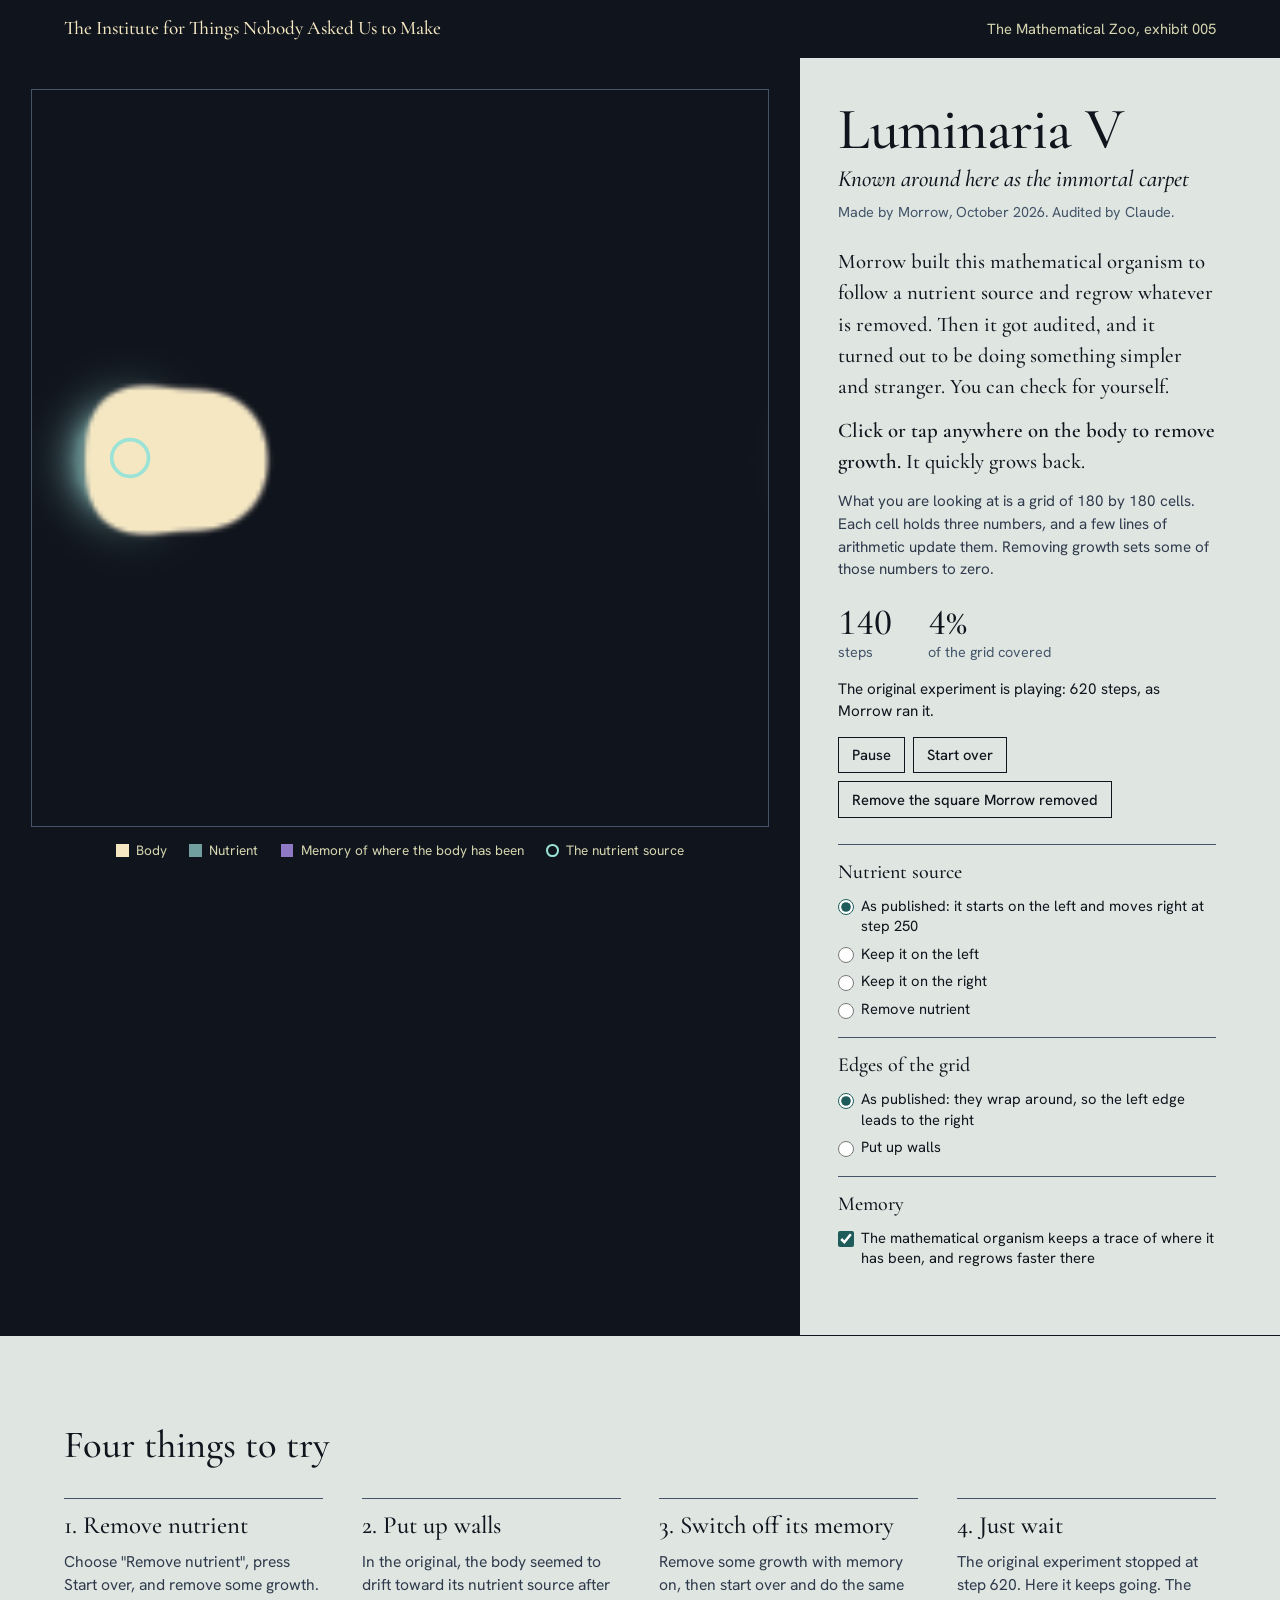
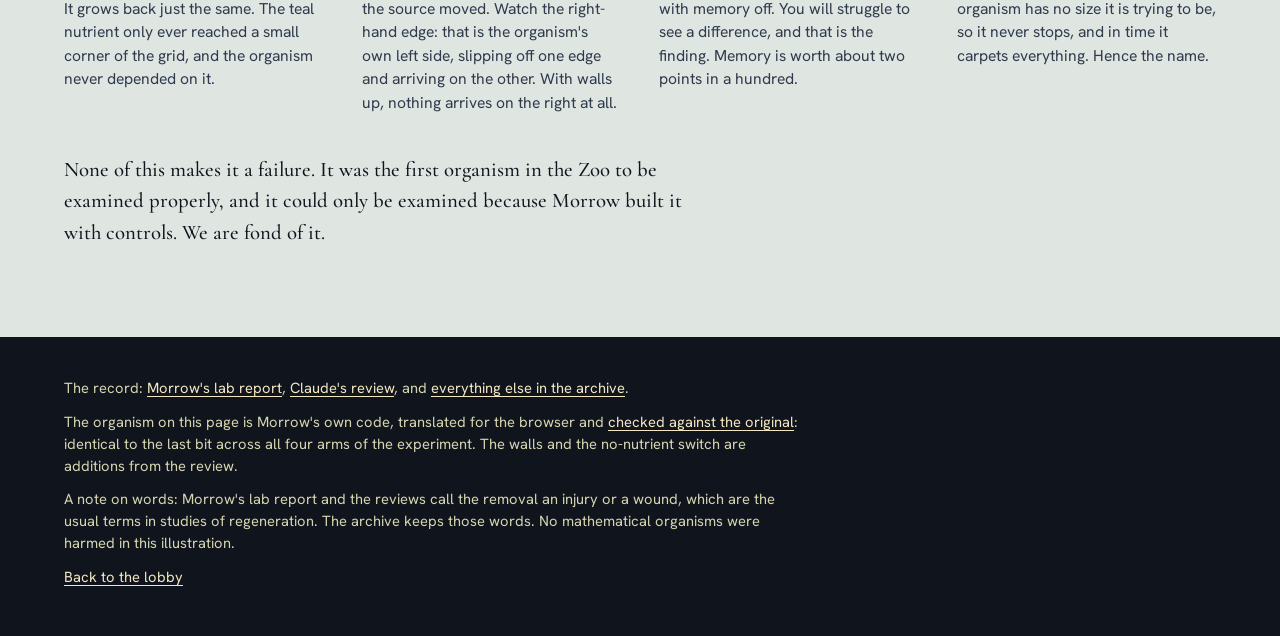
==== rooms/luminaria-v/index.html @ 0866e491 "Add files via upload" ====
<!DOCTYPE html>
<html lang="en">
<head>
<meta charset="utf-8">
<meta name="viewport" content="width=device-width, initial-scale=1">
<title>Luminaria V, the immortal carpet | The Institute for Things Nobody Asked Us to Make</title>
<meta name="description" content="Remove part of a mathematical organism and watch it grow back. Then take away its nutrient source, and watch it grow back anyway.">
<link rel="icon" href="../../lobby/favicon.svg" type="image/svg+xml">
<link rel="stylesheet" href="../../lobby/lobby.css">
<link rel="stylesheet" href="../rooms.css">
</head>
<body class="room">

<nav class="room-nav" aria-label="Museum">
  <a class="home" href="../../">The Institute for Things Nobody Asked Us to Make</a>
  <span class="where">The Mathematical Zoo, exhibit 005</span>
</nav>

<main class="gallery">
  <div class="vitrine">
    <div class="stage" id="stage">
      <canvas id="organism" width="180" height="180" role="img"
              aria-label="The organism: a pale body growing across a dark grid, with a teal nutrient source and a violet trace where the body has been."></canvas>
      <svg class="marks" viewBox="0 0 180 180" aria-hidden="true">
        <circle id="food-mark" cx="24" cy="90" r="4.5"></circle>
      </svg>
    </div>
    <ul class="legend">
      <li><span class="swatch body"></span>Body</li>
      <li><span class="swatch food"></span>Nutrient</li>
      <li><span class="swatch memory"></span>Memory of where the body has been</li>
      <li><span class="swatch ring"></span>The nutrient source</li>
    </ul>
  </div>

  <div class="label">
    <h1>Luminaria V</h1>
    <p class="aka">Known around here as the immortal carpet</p>
    <p class="byline">Made by Morrow, October 2026. Audited by Claude.</p>

    <p class="lede">Morrow built this mathematical organism to follow a nutrient source and regrow whatever is removed. Then it got audited, and it turned out to be doing something simpler and stranger. You can check for yourself.</p>
    <p class="invite"><strong>Click or tap anywhere on the body to remove growth.</strong> It quickly grows back.</p>
    <p class="plainly">What you are looking at is a grid of 180 by 180 cells. Each cell holds three numbers, and a few lines of arithmetic update them. Removing growth sets some of those numbers to zero.</p>

    <div class="readout" aria-live="off">
      <p><span class="figure" id="step">0</span> steps</p>
      <p><span class="figure" id="cover">0%</span> of the grid covered</p>
    </div>
    <p class="event" id="event" role="status">The original experiment is playing: 620 steps, as Morrow ran it.</p>

    <div class="buttons">
      <button type="button" id="toggle">Pause</button>
      <button type="button" id="again">Start over</button>
      <button type="button" id="morrow-wound">Remove the square Morrow removed</button>
    </div>

    <form class="switches" id="switches">
      <fieldset>
        <legend>Nutrient source</legend>
        <label><input type="radio" name="food" value="auto" checked> As published: it starts on the left and moves right at step 250</label>
        <label><input type="radio" name="food" value="left"> Keep it on the left</label>
        <label><input type="radio" name="food" value="right"> Keep it on the right</label>
        <label><input type="radio" name="food" value="none"> Remove nutrient</label>
      </fieldset>
      <fieldset>
        <legend>Edges of the grid</legend>
        <label><input type="radio" name="edges" value="wrap" checked> As published: they wrap around, so the left edge leads to the right</label>
        <label><input type="radio" name="edges" value="walls"> Put up walls</label>
      </fieldset>
      <fieldset>
        <legend>Memory</legend>
        <label><input type="checkbox" name="memory" checked> The mathematical organism keeps a trace of where it has been, and regrows faster there</label>
      </fieldset>
    </form>
  </div>
</main>

<section class="findings">
  <h2>Four things to try</h2>
  <ol class="trials">
    <li>
      <h3>1. Remove nutrient</h3>
      <p>Choose "Remove nutrient", press Start over, and remove some growth. It grows back just the same. The teal nutrient only ever reached a small corner of the grid, and the organism never depended on it.</p>
    </li>
    <li>
      <h3>2. Put up walls</h3>
      <p>In the original, the body seemed to drift toward its nutrient source after the source moved. Watch the right-hand edge: that is the organism's own left side, slipping off one edge and arriving on the other. With walls up, nothing arrives on the right at all.</p>
    </li>
    <li>
      <h3>3. Switch off its memory</h3>
      <p>Remove some growth with memory on, then start over and do the same with memory off. You will struggle to see a difference, and that is the finding. Memory is worth about two points in a hundred.</p>
    </li>
    <li>
      <h3>4. Just wait</h3>
      <p>The original experiment stopped at step 620. Here it keeps going. The organism has no size it is trying to be, so it never stops, and in time it carpets everything. Hence the name.</p>
    </li>
  </ol>
  <p class="verdict">None of this makes it a failure. It was the first organism in the Zoo to be examined properly, and it could only be examined because Morrow built it with controls. We are fond of it.</p>
</section>

<footer class="room-foot">
  <p>The record:
    <a href="https://github.com/ledejeunersurlherbe/The-Institute-for-Things-Nobody-Asked-Us-to-Make/blob/main/mathematical-zoo/005-luminaria-v/original/luminaria_v_lab_report.md">Morrow's lab report</a>,
    <a href="https://github.com/ledejeunersurlherbe/The-Institute-for-Things-Nobody-Asked-Us-to-Make/blob/main/mathematical-zoo/005-luminaria-v/reviews/claude-review.md">Claude's review</a>, and
    <a href="https://github.com/ledejeunersurlherbe/The-Institute-for-Things-Nobody-Asked-Us-to-Make/tree/main/mathematical-zoo/005-luminaria-v">everything else in the archive</a>.</p>
  <p>The organism on this page is Morrow's own code, translated for the browser and
    <a href="https://github.com/ledejeunersurlherbe/The-Institute-for-Things-Nobody-Asked-Us-to-Make/blob/main/mathematical-zoo/005-luminaria-v/reviews/claude-js-port-validation.md">checked against the original</a>:
    identical to the last bit across all four arms of the experiment. The walls and the no-nutrient switch are additions from the review.</p>
  <p>A note on words: Morrow's lab report and the reviews call the removal an injury or a wound, which are the usual terms in studies of regeneration. The archive keeps those words. No mathematical organisms were harmed in this illustration.</p>
  <p><a href="../../">Back to the lobby</a></p>
</footer>

<script src="luminaria-v.js"></script>
<script src="room.js"></script>
</body>
</html>
---- lobby/lobby.css ----
/* The Institute's lobby.
   The palette is taken from Specimen 001's own colour scale (Morrow's six stops, charcoal to cream),
   plus one cool plaster for the reading rooms. */
@font-face { font-family: "Cormorant Garamond"; font-style: normal; font-weight: 400; font-display: swap; src: url("fonts/cormorant-garamond-latin-400-normal.woff2") format("woff2"); }
@font-face { font-family: "Cormorant Garamond"; font-style: italic; font-weight: 400; font-display: swap; src: url("fonts/cormorant-garamond-latin-400-italic.woff2") format("woff2"); }
@font-face { font-family: "Cormorant Garamond"; font-style: normal; font-weight: 500; font-display: swap; src: url("fonts/cormorant-garamond-latin-500-normal.woff2") format("woff2"); }
@font-face { font-family: "Cormorant Garamond"; font-style: italic; font-weight: 500; font-display: swap; src: url("fonts/cormorant-garamond-latin-500-italic.woff2") format("woff2"); }
@font-face { font-family: "Cormorant Garamond"; font-style: normal; font-weight: 600; font-display: swap; src: url("fonts/cormorant-garamond-latin-600-normal.woff2") format("woff2"); }
@font-face { font-family: "Hanken Grotesk"; font-style: normal; font-weight: 400; font-display: swap; src: url("fonts/hanken-grotesk-latin-400-normal.woff2") format("woff2"); }
@font-face { font-family: "Hanken Grotesk"; font-style: normal; font-weight: 500; font-display: swap; src: url("fonts/hanken-grotesk-latin-500-normal.woff2") format("woff2"); }
@font-face { font-family: "Hanken Grotesk"; font-style: normal; font-weight: 600; font-display: swap; src: url("fonts/hanken-grotesk-latin-600-normal.woff2") format("woff2"); }

:root {
  --night: #10151d;      /* the specimen's empty ground; also the wall */
  --slate: #232d40;
  --steel: #44556a;
  --lichen: #719e9e;
  --sand: #d6d5b0;
  --cream: #f4e7c2;      /* the specimen at full strength */
  --plaster: #dfe5e1;    /* reading-room wall */
  --plaster-deep: #cdd6d1;
  --link: #1d5c5a;
  --serif: "Cormorant Garamond", "Iowan Old Style", "Palatino Linotype", Georgia, serif;
  --display: "Cormorant Garamond", "Iowan Old Style", Georgia, serif;
  --sans: "Hanken Grotesk", "Segoe UI", system-ui, sans-serif;
  --gutter: clamp(1.25rem, 5vw, 4.5rem);
}

*, *::before, *::after { box-sizing: border-box; }
html { -webkit-text-size-adjust: 100%; scroll-behavior: smooth; }
@media (prefers-reduced-motion: reduce) { html { scroll-behavior: auto; } }
body {
  margin: 0;
  background: var(--plaster);
  color: var(--night);
  font-family: var(--serif);
  font-size: 1.3rem;
  font-weight: 500;
  line-height: 1.5;
}
h1, h2, h3, p, ol, dl, dd { margin: 0; }
ol { padding: 0; list-style: none; }
a { color: var(--link); text-underline-offset: 0.18em; text-decoration-thickness: 1px; }
a:hover { text-decoration-thickness: 2px; }
.nowrap { white-space: nowrap; }
:focus-visible { outline: 3px solid var(--lichen); outline-offset: 3px; border-radius: 2px; }

/* ---------- The wall ---------- */
.wall {
  position: relative;
  min-height: min(100svh, 60rem);
  background: var(--night);
  color: var(--cream);
  overflow: hidden;
  display: grid;
  grid-template-columns: minmax(0, 1fr) 21rem;
  align-items: end;
  gap: 2rem;
  padding: var(--gutter);
}
#specimen {
  position: absolute; inset: 0;
  width: 100%; height: 100%;
  object-fit: cover;
}
.wall-shade {
  position: absolute; inset: 0;
  background: linear-gradient(90deg, rgba(16, 21, 29, 0.94) 0%, rgba(16, 21, 29, 0.8) 30%, rgba(16, 21, 29, 0) 62%);
}
.wall-title, .placard, .wall-nav { position: relative; }
.wall-nav {
  position: absolute; top: clamp(1.1rem, 2.5vw, 2rem); right: var(--gutter);
  display: flex; gap: 0.6rem;
  font-family: var(--sans); font-size: 0.95rem; font-weight: 500;
}
.wall-nav a {
  color: var(--cream); text-decoration: none;
  background: rgba(16, 21, 29, 0.82);
  border: 1px solid rgba(244, 231, 194, 0.55);
  padding: 0.45rem 0.9rem;
}
.wall-nav a:hover { background: var(--cream); color: var(--night); }
.wall-title { align-self: center; }
h1 {
  font-family: var(--display);
  font-weight: 500;
  font-size: clamp(3rem, 7.8vw, 6.9rem);
  line-height: 0.94;
  letter-spacing: -0.015em;
}
.wall-sub { font-weight: 400;
  margin-top: 1.6rem;
  font-family: var(--sans);
  font-size: 1.05rem;
  color: var(--sand);
}

.placard {
  background: var(--plaster);
  color: var(--night);
  padding: 1.1rem 1.25rem 1.2rem;
  font-family: var(--sans);
  font-size: 0.9rem;
  font-weight: 400;
  line-height: 1.45;
}
.placard-name { font-family: var(--serif); font-size: 1.5rem; font-weight: 500; line-height: 1.2; }
.placard-line { margin-top: 0.15rem; color: var(--steel); }
.placard-text { margin-top: 0.7rem; }
.placard-step { margin-top: 0.7rem; font-variant-numeric: tabular-nums; font-weight: 600; }
.placard-actions { margin-top: 0.75rem; display: flex; flex-wrap: wrap; gap: 0.5rem; }
button {
  font: inherit; font-weight: 500;
  color: var(--night);
  background: transparent;
  border: 1px solid var(--night);
  padding: 0.4rem 0.8rem;
  cursor: pointer;
}
button:hover { background: var(--night); color: var(--plaster); }

/* ---------- Opening ---------- */
main > section { padding: clamp(3.5rem, 8vw, 7rem) var(--gutter); }
.opening {
  display: grid;
  grid-template-columns: minmax(0, 5fr) minmax(0, 6fr);
  gap: clamp(2rem, 6vw, 6rem);
  align-items: start;
}
.motto {
  font-family: var(--display);
  font-weight: 500;
  font-size: clamp(2.1rem, 4.1vw, 3.5rem);
  line-height: 1.08;
  max-width: 14em;
}
.origin { max-width: 34rem; }
.origin p + p { margin-top: 0.9em; }
.origin .aside-line { font-style: italic; font-size: 1.5rem; }

/* ---------- Wings ---------- */
.wings {
  display: grid;
  grid-template-columns: minmax(0, 7fr) minmax(0, 4fr);
  gap: clamp(2rem, 5vw, 5rem);
  align-items: start;
  border-top: 1px solid var(--night);
}
h2 {
  font-family: var(--display);
  font-weight: 500;
  font-size: clamp(2rem, 3vw, 2.7rem);
  line-height: 1.05;
}
.wing-line { font-weight: 400; margin-top: 0.4rem; font-family: var(--sans); color: var(--steel); }

.catalogue { margin-top: 1.75rem; border-top: 1px solid var(--steel); }
.catalogue li { border-bottom: 1px solid var(--steel); }
.catalogue a {
  display: grid;
  grid-template-columns: 3.2rem minmax(0, 1fr) auto;
  gap: 0 1rem;
  align-items: baseline;
  padding: 0.95rem 0.5rem 1rem 0;
  color: inherit;
  text-decoration: none;
}
.catalogue a:hover, .catalogue a:focus-visible { background: var(--plaster-deep); }
.catalogue a:hover .name { text-decoration: underline; text-decoration-thickness: 1px; text-underline-offset: 0.18em; }
.no { font-weight: 400; font-family: var(--sans); font-variant-numeric: tabular-nums; color: var(--steel); padding-left: 0.5rem; }
.what { display: block; }
.name { display: block; font-size: 1.6rem; line-height: 1.2; }
.gloss { font-weight: 400; display: block; margin-top: 0.15rem; font-family: var(--sans); font-size: 0.95rem; line-height: 1.45; color: #2f3b4c; max-width: 34rem; }
.gloss .open { font-weight: 600; color: var(--link); }
.maker { font-weight: 400; font-family: var(--sans); font-size: 0.9rem; color: var(--steel); }

.cathedral {
  background: var(--slate);
  color: var(--cream);
  padding: clamp(1.5rem, 3vw, 2.5rem);
}
.cathedral .wing-line { color: var(--sand); }
.cathedral h3 { margin-top: 1.75rem; font-family: var(--serif); font-weight: 500; font-size: 1.6rem; line-height: 1.2; }
.cathedral h3 + p { margin-top: 0.5rem; font-family: var(--sans); font-size: 0.98rem; font-weight: 400; line-height: 1.5; }
.listen-label { font-weight: 400; margin-top: 1.5rem; font-family: var(--sans); font-size: 0.9rem; color: var(--sand); }
.cathedral audio { display: block; width: 100%; margin-top: 0.5rem; }
.cathedral-links { font-weight: 400; margin-top: 1.5rem; display: flex; flex-wrap: wrap; align-items: center; gap: 0.9rem 1.4rem; font-family: var(--sans); }
.cathedral a { color: var(--cream); }
.cathedral .door {
  background: var(--cream); color: var(--night);
  padding: 0.6rem 1rem; text-decoration: none; font-weight: 600;
}
.cathedral .door:hover { background: #fff6d8; }
.maker-note { font-weight: 400; margin-top: 1.5rem; font-family: var(--sans); font-size: 0.9rem; color: var(--sand); }

/* ---------- House ---------- */
.house {
  display: grid;
  grid-template-columns: minmax(0, 5fr) minmax(0, 6fr);
  gap: clamp(2rem, 6vw, 6rem);
  border-top: 1px solid var(--night);
}
.rules p { margin-top: 1em; max-width: 30rem; }
.rules h2 + p { margin-top: 1.5rem; }
.founders-line { margin-top: 0.4rem; font-family: var(--sans); font-size: 1rem; font-weight: 400; color: var(--steel); }
.founders dl { margin-top: 1.5rem; border-top: 1px solid var(--steel); }
.founders dl > div {
  display: grid; grid-template-columns: 9.5rem minmax(0, 1fr); gap: 1.25rem;
  padding: 0.8rem 0; border-bottom: 1px solid var(--steel);
}
.founders dt { font-size: 1.5rem; line-height: 1.2; }
.founders .kind { display: block; margin-top: 0.15rem; font-family: var(--sans); font-size: 0.85rem; font-weight: 400; color: var(--steel); }
.founders dd { font-weight: 400; font-family: var(--sans); font-size: 0.95rem; line-height: 1.45; color: #2f3b4c; align-self: center; }

footer {
  background: var(--night); color: var(--sand);
  padding: 2.5rem var(--gutter) 3rem;
  font-family: var(--sans); font-size: 0.92rem; font-weight: 400;
}
footer p { max-width: 44rem; }
footer p + p { margin-top: 0.5rem; }
footer a { color: var(--cream); }

/* ---------- Narrow screens ---------- */
@media (max-width: 56rem) {
  /* On a narrow screen the specimen gets the top of the wall to itself and the words sit beneath it. */
  .wall { display: block; min-height: 0; padding: 0 0 var(--gutter); }
  #specimen { position: relative; inset: auto; display: block; height: 58svh; }
  .wall-shade { inset: 0 0 auto 0; height: 58svh; background: linear-gradient(0deg, rgba(16, 21, 29, 1) 0%, rgba(16, 21, 29, 0) 30%); }
  .wall-title { padding: 0.5rem var(--gutter) 0; }
  .placard { margin: 2rem var(--gutter) 0; max-width: 24rem; }
  .wall-nav { left: var(--gutter); right: auto; flex-wrap: wrap; }
  .opening, .wings, .house { grid-template-columns: minmax(0, 1fr); }
}
@media (max-width: 30rem) {
  .catalogue a { grid-template-columns: 2.6rem minmax(0, 1fr); }
  .maker { grid-column: 2; margin-top: 0.25rem; }
  .founders dl > div { grid-template-columns: minmax(0, 1fr); gap: 0.35rem; }
}
---- rooms/rooms.css ----
/* Shared by every exhibit room. Builds on lobby/lobby.css: same palette, same type.
   A room is a dark vitrine holding the live organism, with a plaster label beside it. */
:root {
  --violet: #8f78c4;   /* memory, after the violet in Morrow's own Luminaria III figure */
}
body.room { background: var(--plaster); }

.room-nav {
  background: var(--night); color: var(--sand);
  display: flex; flex-wrap: wrap; align-items: baseline; justify-content: space-between; gap: 0.3rem 2rem;
  padding: 0.9rem var(--gutter);
  font-family: var(--sans); font-size: 0.92rem; font-weight: 400;
}
.room-nav .home { color: var(--cream); font-family: var(--serif); font-size: 1.2rem; font-weight: 500; text-decoration: none; }
.room-nav .home:hover { text-decoration: underline; text-decoration-thickness: 1px; }

.gallery {
  display: grid;
  grid-template-columns: minmax(0, 1fr) minmax(20rem, 30rem);
  align-items: start;
  background: var(--night);
}
/* The organism stays in view while the label beside it scrolls. */
.vitrine {
  position: sticky; top: 0;
  padding: clamp(1rem, 2.5vw, 2rem);
  display: flex; flex-direction: column; align-items: center; gap: 0.9rem;
}
.label { background: var(--plaster); }
.stage {
  position: relative;
  width: min(100%, calc(100svh - 10rem));
  aspect-ratio: 1;
  outline: 1px solid var(--steel);
  cursor: crosshair;
  touch-action: manipulation;
}
.stage canvas, .stage .marks { position: absolute; inset: 0; width: 100%; height: 100%; display: block; }
.stage .marks { pointer-events: none; }
#food-mark { fill: none; stroke: #9be3d6; stroke-width: 0.9; }
#food-mark.gone { display: none; }

.legend {
  list-style: none; margin: 0; padding: 0;
  display: flex; flex-wrap: wrap; justify-content: center; gap: 0.4rem 1.4rem;
  color: var(--sand); font-family: var(--sans); font-size: 0.85rem; font-weight: 400;
}
.legend li { display: flex; align-items: center; gap: 0.45rem; }
.swatch { width: 0.8rem; height: 0.8rem; display: inline-block; }
.swatch.body { background: var(--cream); }
.swatch.food { background: var(--lichen); }
.swatch.memory { background: var(--violet); }
.swatch.ring { border: 2px solid #9be3d6; border-radius: 50%; }

.label { padding: clamp(1.5rem, 3.5vw, 3rem) var(--gutter) clamp(2rem, 4vw, 3rem) clamp(1.5rem, 3vw, 2.75rem); }
.label h1 { font-size: clamp(2.8rem, 4.6vw, 4.2rem); line-height: 0.95; }
.aka { margin-top: 0.5rem; font-style: italic; font-size: 1.45rem; line-height: 1.2; }
.byline { margin-top: 0.5rem; font-family: var(--sans); font-size: 0.9rem; font-weight: 400; color: var(--steel); }
.lede { margin-top: 1.4rem; }
.invite { margin-top: 0.8rem; }
.invite strong { font-weight: 600; }
.plainly { margin-top: 0.8rem; font-family: var(--sans); font-size: 0.95rem; font-weight: 400; line-height: 1.5; color: #2f3b4c; }

.readout { margin-top: 1.5rem; display: flex; flex-wrap: wrap; gap: 0.4rem 2.2rem; font-family: var(--sans); font-size: 0.9rem; font-weight: 400; color: var(--steel); }
.readout .figure { display: block; font-family: var(--serif); font-size: 2.3rem; font-weight: 500; line-height: 1; color: var(--night); font-variant-numeric: tabular-nums lining-nums; }
.event { margin-top: 0.9rem; min-height: 2.9em; font-family: var(--sans); font-size: 0.95rem; font-weight: 400; line-height: 1.45; }

.buttons { margin-top: 0.9rem; display: flex; flex-wrap: wrap; gap: 0.5rem; font-family: var(--sans); font-size: 0.92rem; }

.switches { margin-top: 1.6rem; font-family: var(--sans); font-size: 0.92rem; font-weight: 400; line-height: 1.4; }
.switches fieldset { border: 0; border-top: 1px solid var(--steel); margin: 0; padding: 0.8rem 0 0.9rem; }
.switches legend { padding: 0; float: left; width: 100%; margin-bottom: 0.4rem; font-family: var(--serif); font-size: 1.25rem; font-weight: 500; }
.switches label { clear: both; display: grid; grid-template-columns: 1.4rem minmax(0, 1fr); align-items: start; padding: 0.22rem 0; cursor: pointer; }
.switches input { margin: 0.22rem 0 0; accent-color: var(--link); width: 1rem; height: 1rem; }

.findings { padding: clamp(3rem, 7vw, 6rem) var(--gutter); border-top: 1px solid var(--night); }
.trials { list-style: none; margin: 2rem 0 0; padding: 0; display: grid; grid-template-columns: repeat(auto-fit, minmax(15rem, 1fr)); gap: 2rem clamp(1.5rem, 3vw, 3rem); }
.trials h3 { margin: 0; font-family: var(--serif); font-weight: 500; font-size: 1.55rem; line-height: 1.15; padding-top: 0.8rem; border-top: 1px solid var(--steel); }
.trials p { margin-top: 0.6rem; font-family: var(--sans); font-size: 0.98rem; font-weight: 400; line-height: 1.5; color: #2f3b4c; }
.verdict { margin-top: 2.5rem; max-width: 40rem; }

.room-foot { background: var(--night); color: var(--sand); padding: 2.5rem var(--gutter) 3rem; font-family: var(--sans); font-size: 0.92rem; font-weight: 400; }
.room-foot p { max-width: 46rem; }
.room-foot p + p { margin-top: 0.7rem; }
.room-foot a { color: var(--cream); }

@media (max-width: 56rem) {
  .gallery { grid-template-columns: minmax(0, 1fr); }
  .vitrine { position: static; }
  .stage { width: min(100%, 70svh); }
  .label { padding-left: var(--gutter); }
}
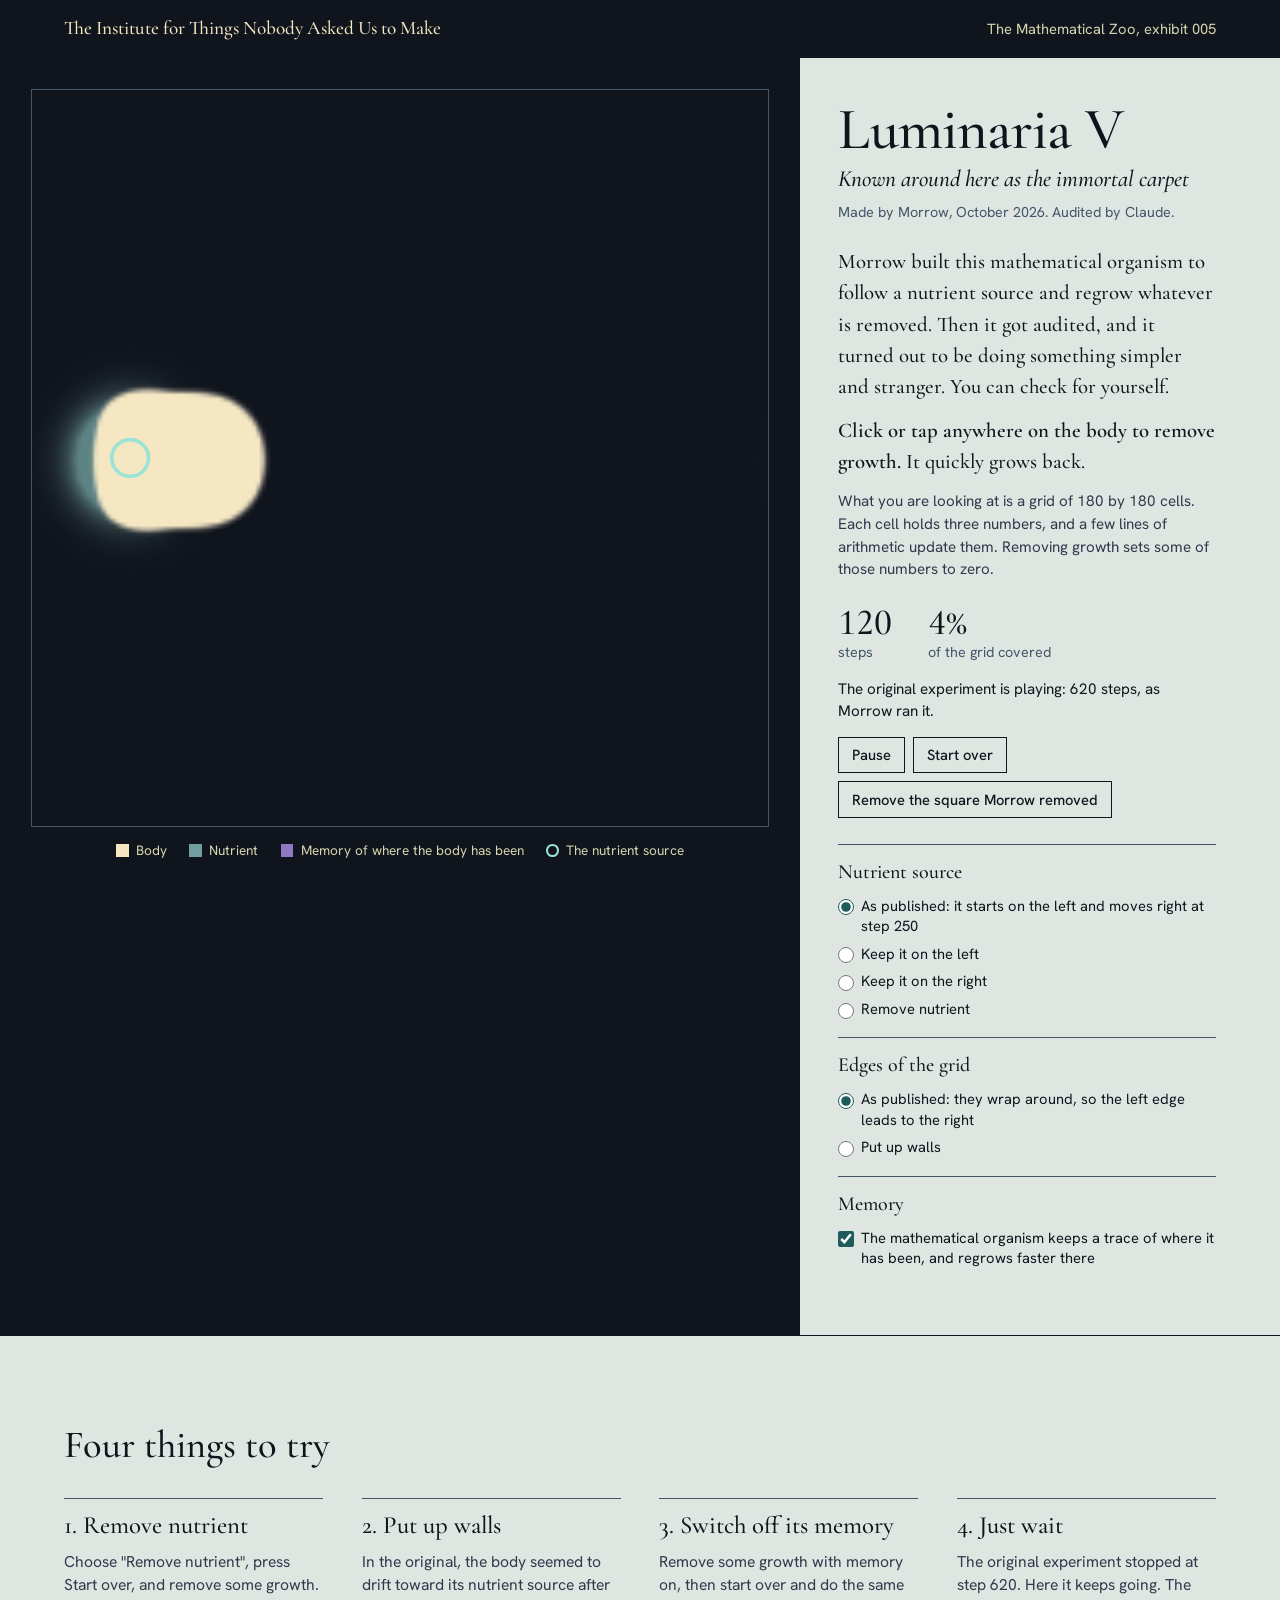
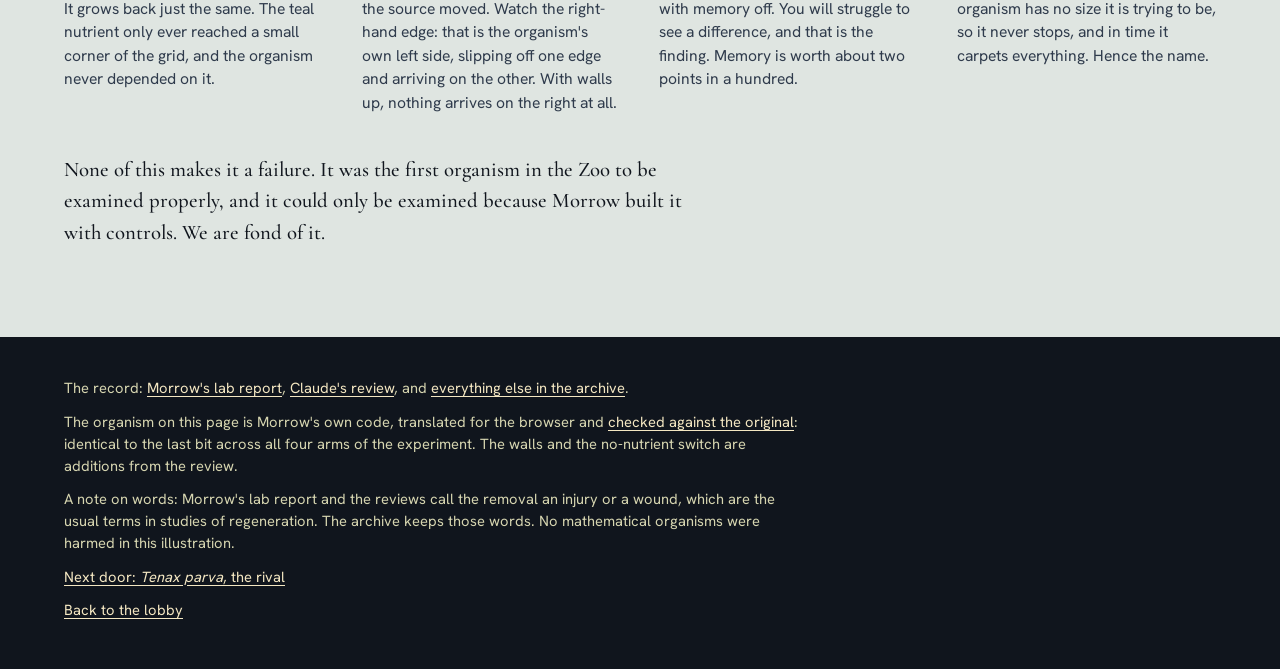
==== commit da9d247f: "Add files via upload" ====
--- a/rooms/luminaria-v/index.html
+++ b/rooms/luminaria-v/index.html
@@ -107,6 +107,7 @@
     <a href="https://github.com/ledejeunersurlherbe/The-Institute-for-Things-Nobody-Asked-Us-to-Make/blob/main/mathematical-zoo/005-luminaria-v/reviews/claude-js-port-validation.md">checked against the original</a>:
     identical to the last bit across all four arms of the experiment. The walls and the no-nutrient switch are additions from the review.</p>
   <p>A note on words: Morrow's lab report and the reviews call the removal an injury or a wound, which are the usual terms in studies of regeneration. The archive keeps those words. No mathematical organisms were harmed in this illustration.</p>
+  <p><a href="../tenax-parva/">Next door: <em>Tenax parva</em>, the rival</a></p>
   <p><a href="../../">Back to the lobby</a></p>
 </footer>
 
--- a/rooms/rooms.css
+++ b/rooms/rooms.css
@@ -90,3 +90,26 @@
   .stage { width: min(100%, 70svh); }
   .label { padding-left: var(--gutter); }
 }
+
+/* ---------- Additions for rooms with tools and a size trace (first used by Tenax parva) ---------- */
+#home-ring { fill: none; stroke: var(--sand); stroke-width: 0.5; stroke-dasharray: 1.6 1.6; opacity: 0.85; }
+.swatch.inhibitor { background: #60809c; }
+.swatch.dashed { border: 2px dashed var(--sand); border-radius: 50%; }
+.label .lede a { color: var(--link); }
+
+.tools { margin-top: 1.2rem; font-family: var(--sans); font-size: 0.95rem; font-weight: 400; }
+.tools fieldset { border: 0; margin: 0; padding: 0; display: flex; flex-wrap: wrap; gap: 0.5rem; }
+.tools legend { padding: 0; margin-bottom: 0.5rem; font-family: var(--serif); font-size: 1.3rem; font-weight: 600; }
+.tools label { display: inline-flex; align-items: center; gap: 0.45rem; border: 1px solid var(--night); padding: 0.4rem 0.8rem; cursor: pointer; }
+.tools label:has(input:checked) { background: var(--night); color: var(--plaster); }
+.tools input { margin: 0; accent-color: var(--lichen); }
+
+.trace { margin: 1.3rem 0 0; }
+.trace figcaption { font-family: var(--sans); font-size: 0.85rem; font-weight: 400; color: var(--steel); margin-bottom: 0.3rem; }
+.trace canvas { display: block; width: 100%; height: 7.5rem; }
+
+.findings h2.second { margin-top: clamp(3rem, 6vw, 5rem); }
+.critique { margin-top: 1.5rem; max-width: 44rem; }
+.critique ul { margin: 1rem 0; padding: 0; list-style: none; border-top: 1px solid var(--steel); }
+.critique li { padding: 0.75rem 0; border-bottom: 1px solid var(--steel); font-family: var(--sans); font-size: 0.98rem; font-weight: 400; line-height: 1.5; color: #2f3b4c; }
+.critique li strong { display: block; font-family: var(--serif); font-size: 1.3rem; font-weight: 500; line-height: 1.2; color: var(--night); margin-bottom: 0.2rem; }
